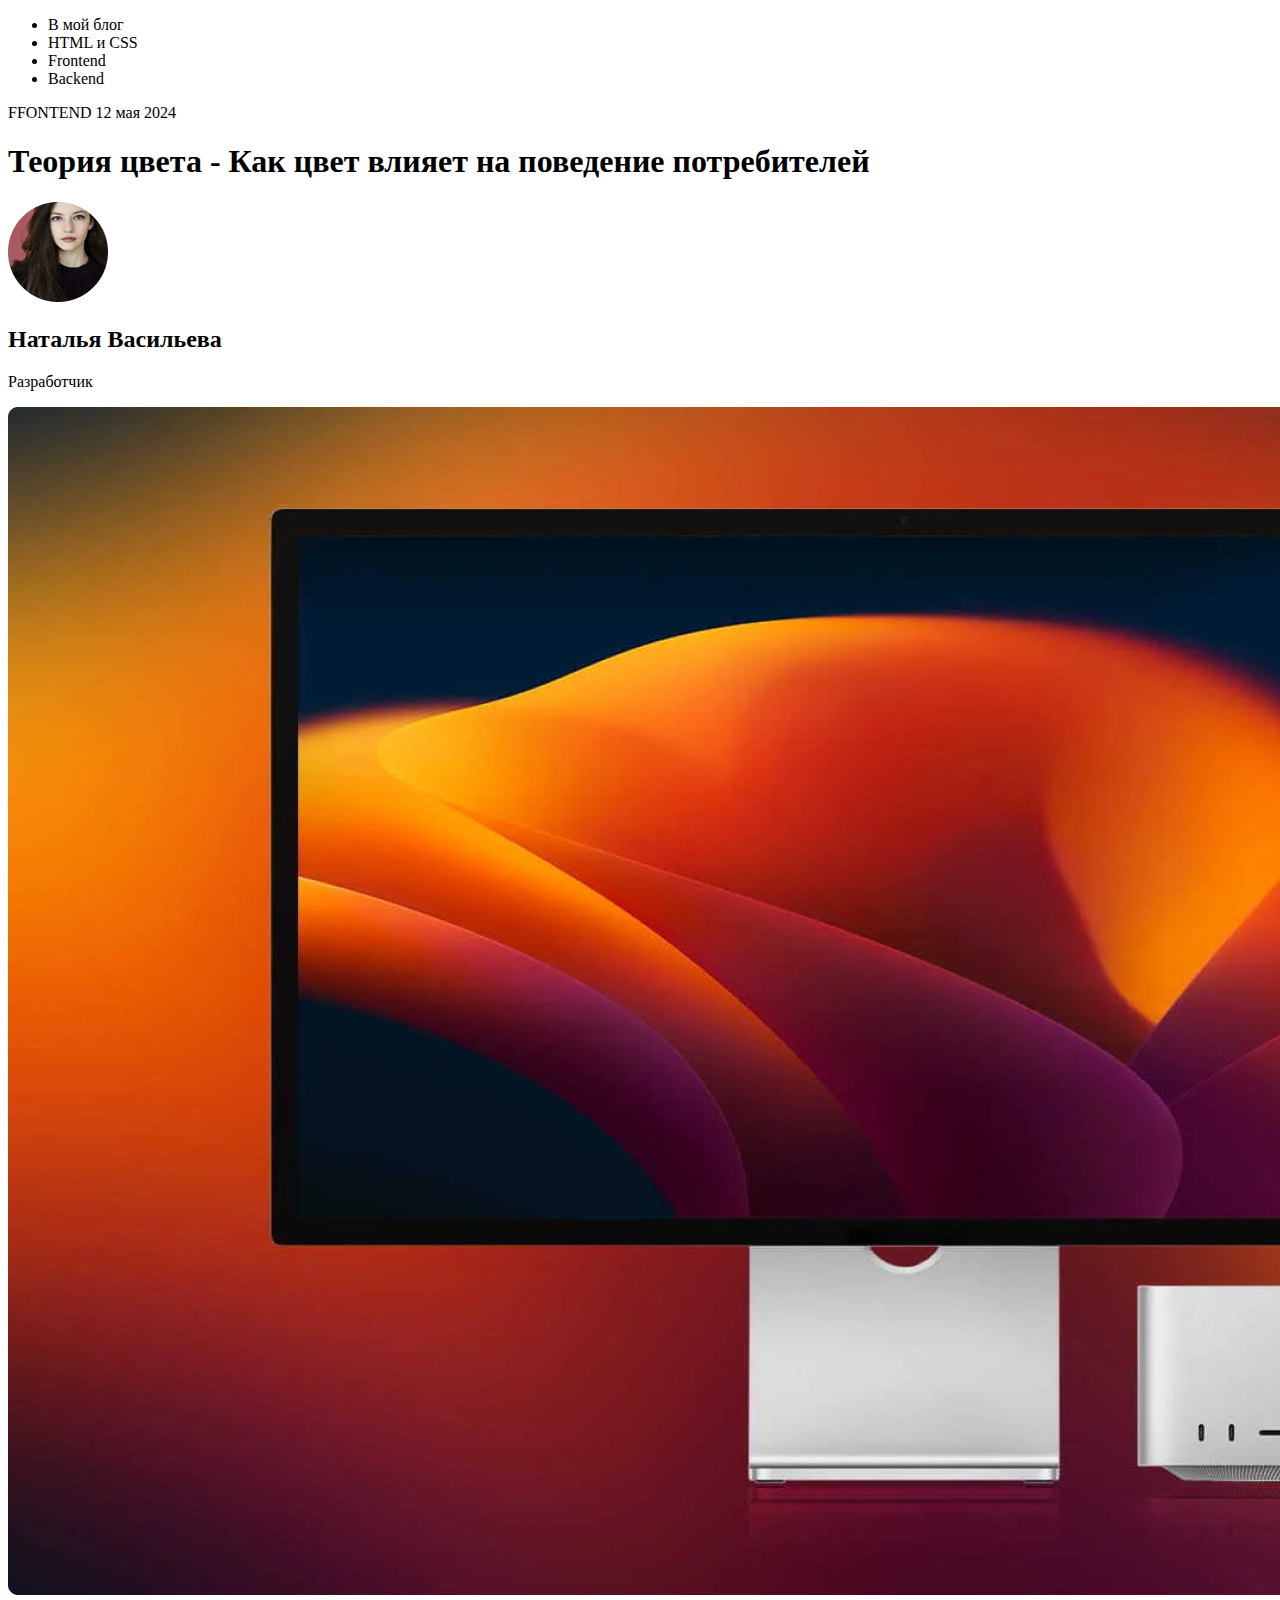
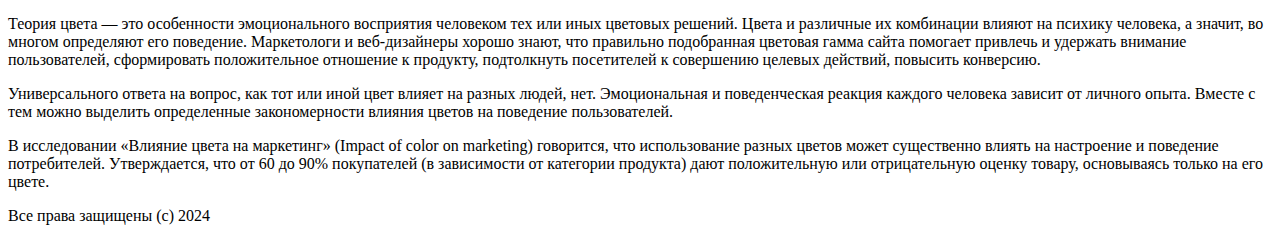
==== 1-Blog/1-html-blog/index.html @ d7009264 "dz-1" ====
<!DOCTYPE html>
<html lang="en">
  <head>
    <meta charset="UTF-8" />
    <meta name="viewport" content="width=device-width, initial-scale=1.0" />
    <title>My blog</title>
  </head>
  <body>
    <footer>
      <main>
        <ul>
          <li>В мой блог</li>
          <li>HTML и CSS</li>
          <li>Frontend</li>
          <li>Backend</li>
        </ul>
      </main>
      <!-- <input type="text" placeholder="Поиск" />     -->
    </footer>
    <main>
      <article>FFONTEND 12 мая 2024</article>
      <article>
        <h1>Теория цвета - Как цвет влияет на поведение потребителей</h1>
      </article>
      <article>
        <img src="face.png" alt="face" />
        <h2>Наталья Васильева</h2>
        <p>Разработчик</p>
      </article>
      <article>
        <section><img src="Mac.png" alt="Mac" /></section>
        <section>
          <p>
            Теория цвета — это особенности эмоционального восприятия человеком
            тех или иных цветовых решений. Цвета и различные их комбинации
            влияют на психику человека, а значит, во многом определяют его
            поведение. Маркетологи и веб-дизайнеры хорошо знают, что правильно
            подобранная цветовая гамма сайта помогает привлечь и удержать
            внимание пользователей, сформировать положительное отношение к
            продукту, подтолкнуть посетителей к совершению целевых действий,
            повысить конверсию.
          </p>
        </section>
        <section>
          <p>
            Универсального ответа на вопрос, как тот или иной цвет влияет на
            разных людей, нет. Эмоциональная и поведенческая реакция каждого
            человека зависит от личного опыта. Вместе с тем можно выделить
            определенные закономерности влияния цветов на поведение
            пользователей.
          </p>
        </section>
        <section>
          <p>
            В исследовании «Влияние цвета на маркетинг» (Impact of color on
            marketing) говорится, что использование разных цветов может
            существенно влиять на настроение и поведение потребителей.
            Утверждается, что от 60 до 90% покупателей (в зависимости от
            категории продукта) дают положительную или отрицательную оценку
            товару, основываясь только на его цвете.
          </p>
        </section>
      </article>
    </main>
    <footer>
      <p>Все права защищены (c) 2024</p>
    </footer>
  </body>
</html>
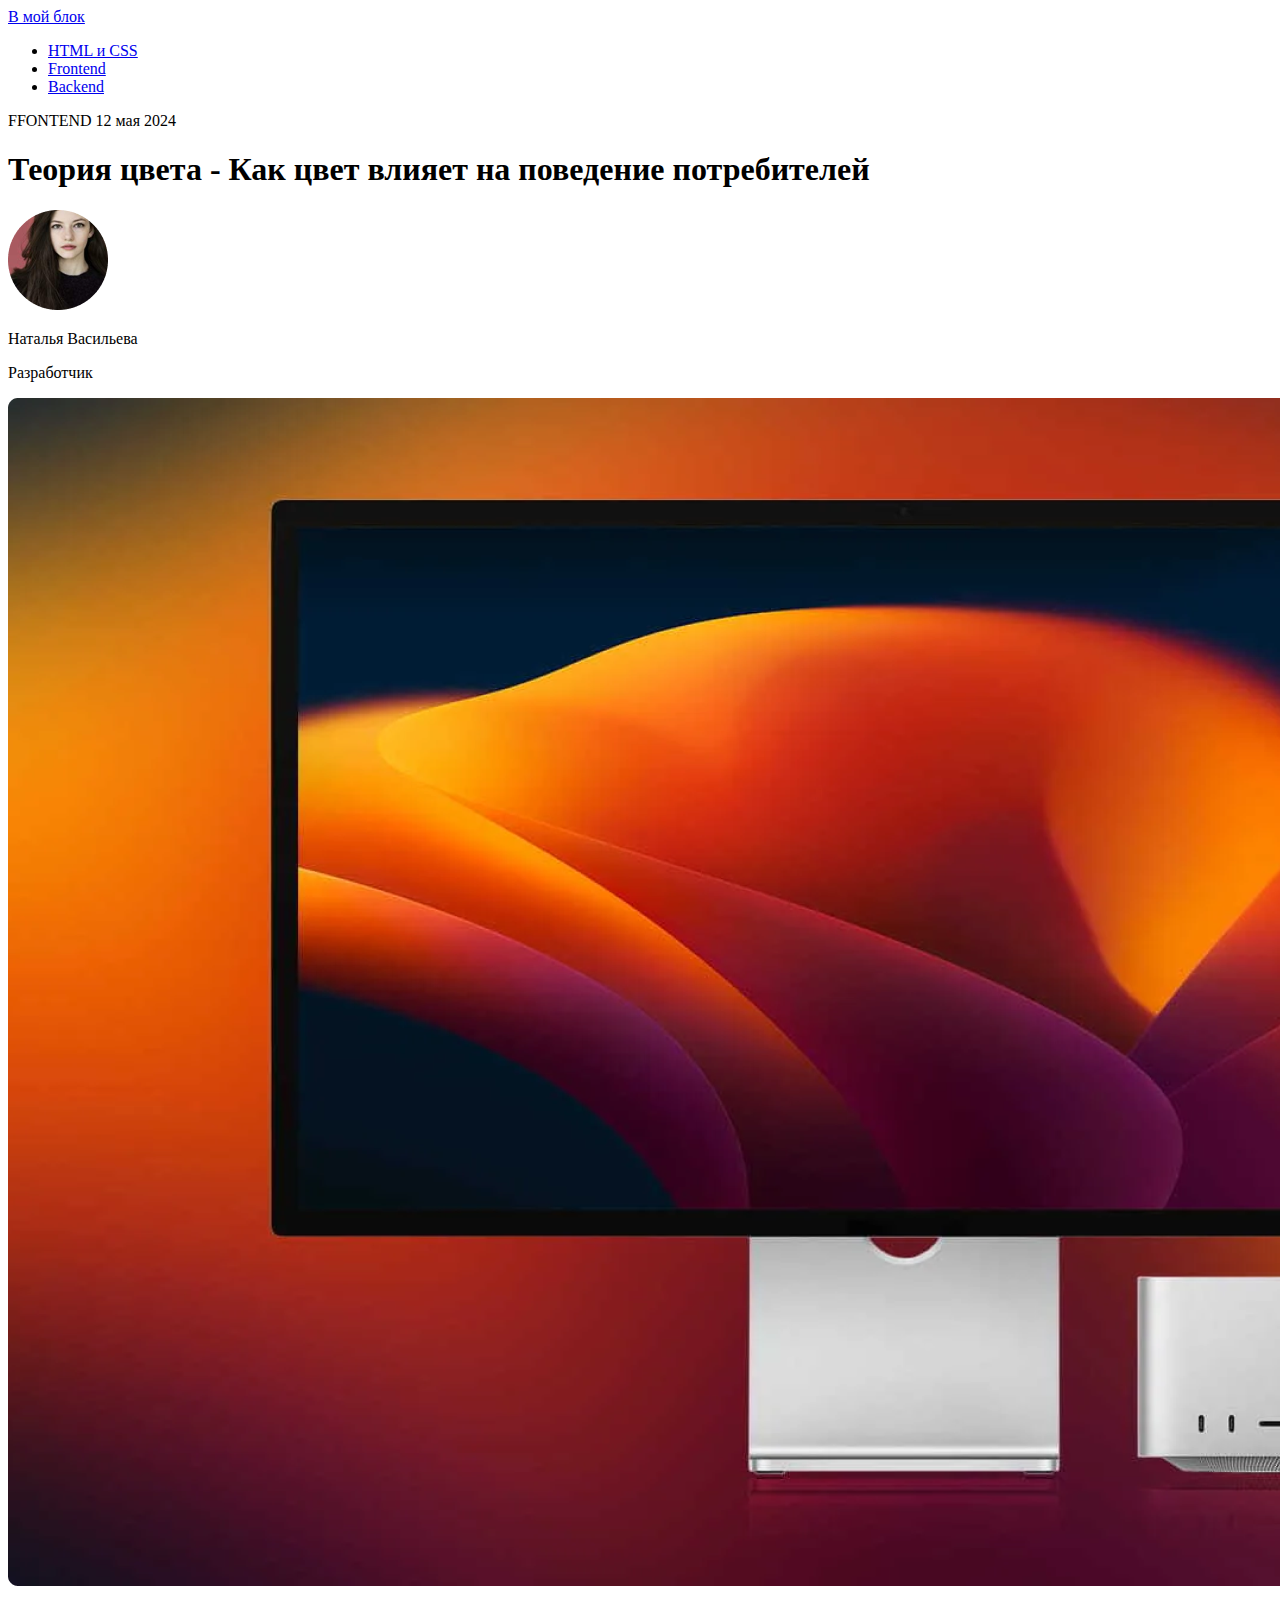
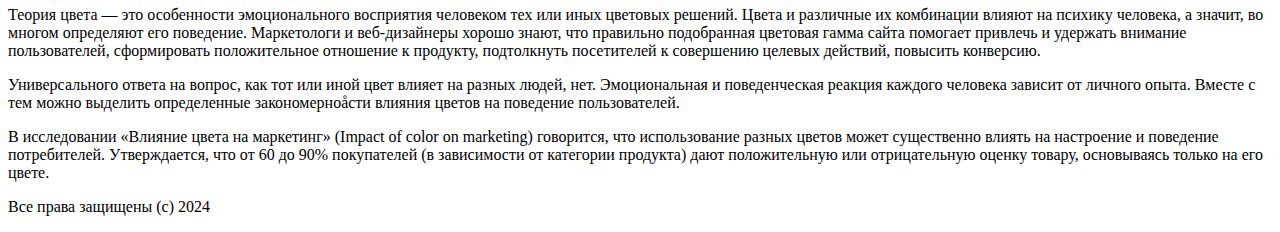
==== commit 06643585: "Исправил" ====
--- a/1-Blog/1-html-blog/index.html
+++ b/1-Blog/1-html-blog/index.html
@@ -6,29 +6,27 @@
     <title>My blog</title>
   </head>
   <body>
-    <footer>
-      <main>
+    <header>
+      <a href="#">В мой блок</a>
+      <nav>
         <ul>
-          <li>В мой блог</li>
-          <li>HTML и CSS</li>
-          <li>Frontend</li>
-          <li>Backend</li>
+          <li><a href="#">HTML и CSS</a></li>
+          <li><a href="#">Frontend</a></li>
+          <li><a href="#">Backend</a></li>
         </ul>
-      </main>
+      </nav>
       <!-- <input type="text" placeholder="Поиск" />     -->
-    </footer>
+    </header>
     <main>
-      <article>FFONTEND 12 мая 2024</article>
+      <p>FFONTEND <datetime>12 мая 2024</datetime></p>
+      <h1>Теория цвета - Как цвет влияет на поведение потребителей</h1>
+      <section>
+        <img src="face.png" alt="face" />
+        <p>Наталья Васильева</p>
+        <p>Разработчик</p>
+      </section>
       <article>
-        <h1>Теория цвета - Как цвет влияет на поведение потребителей</h1>
-      </article>
-      <article>
-        <img src="face.png" alt="face" />
-        <h2>Наталья Васильева</h2>
-        <p>Разработчик</p>
-      </article>
-      <article>
-        <section><img src="Mac.png" alt="Mac" /></section>
+        <img src="Mac.png" alt="Mac" />
         <section>
           <p>
             Теория цвета — это особенности эмоционального восприятия человеком
@@ -40,17 +38,13 @@
             продукту, подтолкнуть посетителей к совершению целевых действий,
             повысить конверсию.
           </p>
-        </section>
-        <section>
           <p>
             Универсального ответа на вопрос, как тот или иной цвет влияет на
             разных людей, нет. Эмоциональная и поведенческая реакция каждого
             человека зависит от личного опыта. Вместе с тем можно выделить
-            определенные закономерности влияния цветов на поведение
+            определенные закономерноåсти влияния цветов на поведение
             пользователей.
           </p>
-        </section>
-        <section>
           <p>
             В исследовании «Влияние цвета на маркетинг» (Impact of color on
             marketing) говорится, что использование разных цветов может
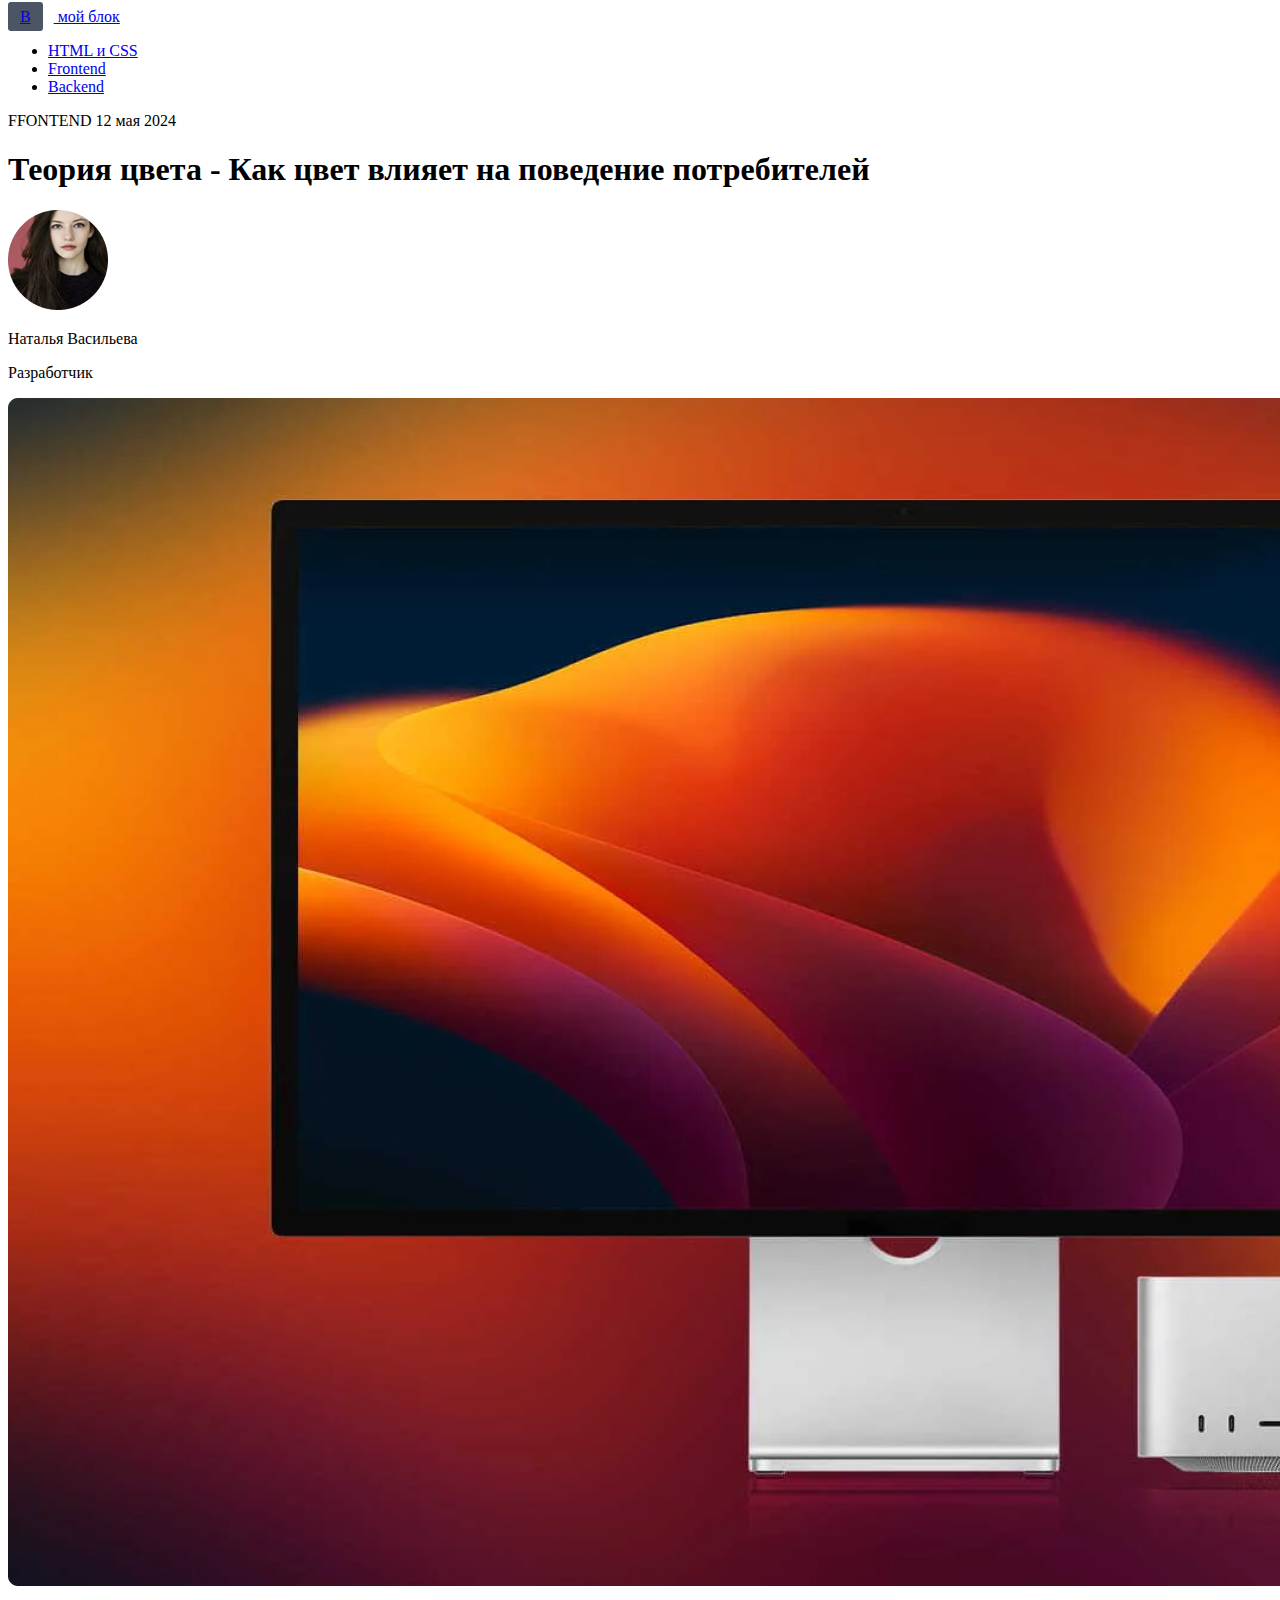
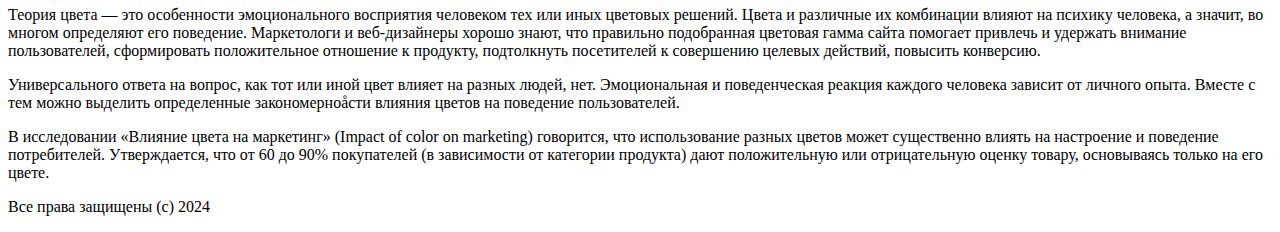
==== commit dadcd25e: "Сделал ссылку с логотипом "В мой блог"" ====
--- a/1-Blog/1-html-blog/index.html
+++ b/1-Blog/1-html-blog/index.html
@@ -2,12 +2,13 @@
 <html lang="en">
   <head>
     <meta charset="UTF-8" />
+    <link rel="stylesheet" href="style.css" />
     <meta name="viewport" content="width=device-width, initial-scale=1.0" />
     <title>My blog</title>
   </head>
   <body>
     <header>
-      <a href="#">В мой блок</a>
+      <a href="#"><span class="logo">В</span> мой блок</a>
       <nav>
         <ul>
           <li><a href="#">HTML и CSS</a></li>
--- a/1-Blog/1-html-blog/style.css
+++ b/1-Blog/1-html-blog/style.css
@@ -0,0 +1,6 @@
+.logo {
+    padding: 6px 12px;
+    margin: 0px 11px 0px 0px;
+    border-radius: 3px;
+    background-color: #4B5563;
+}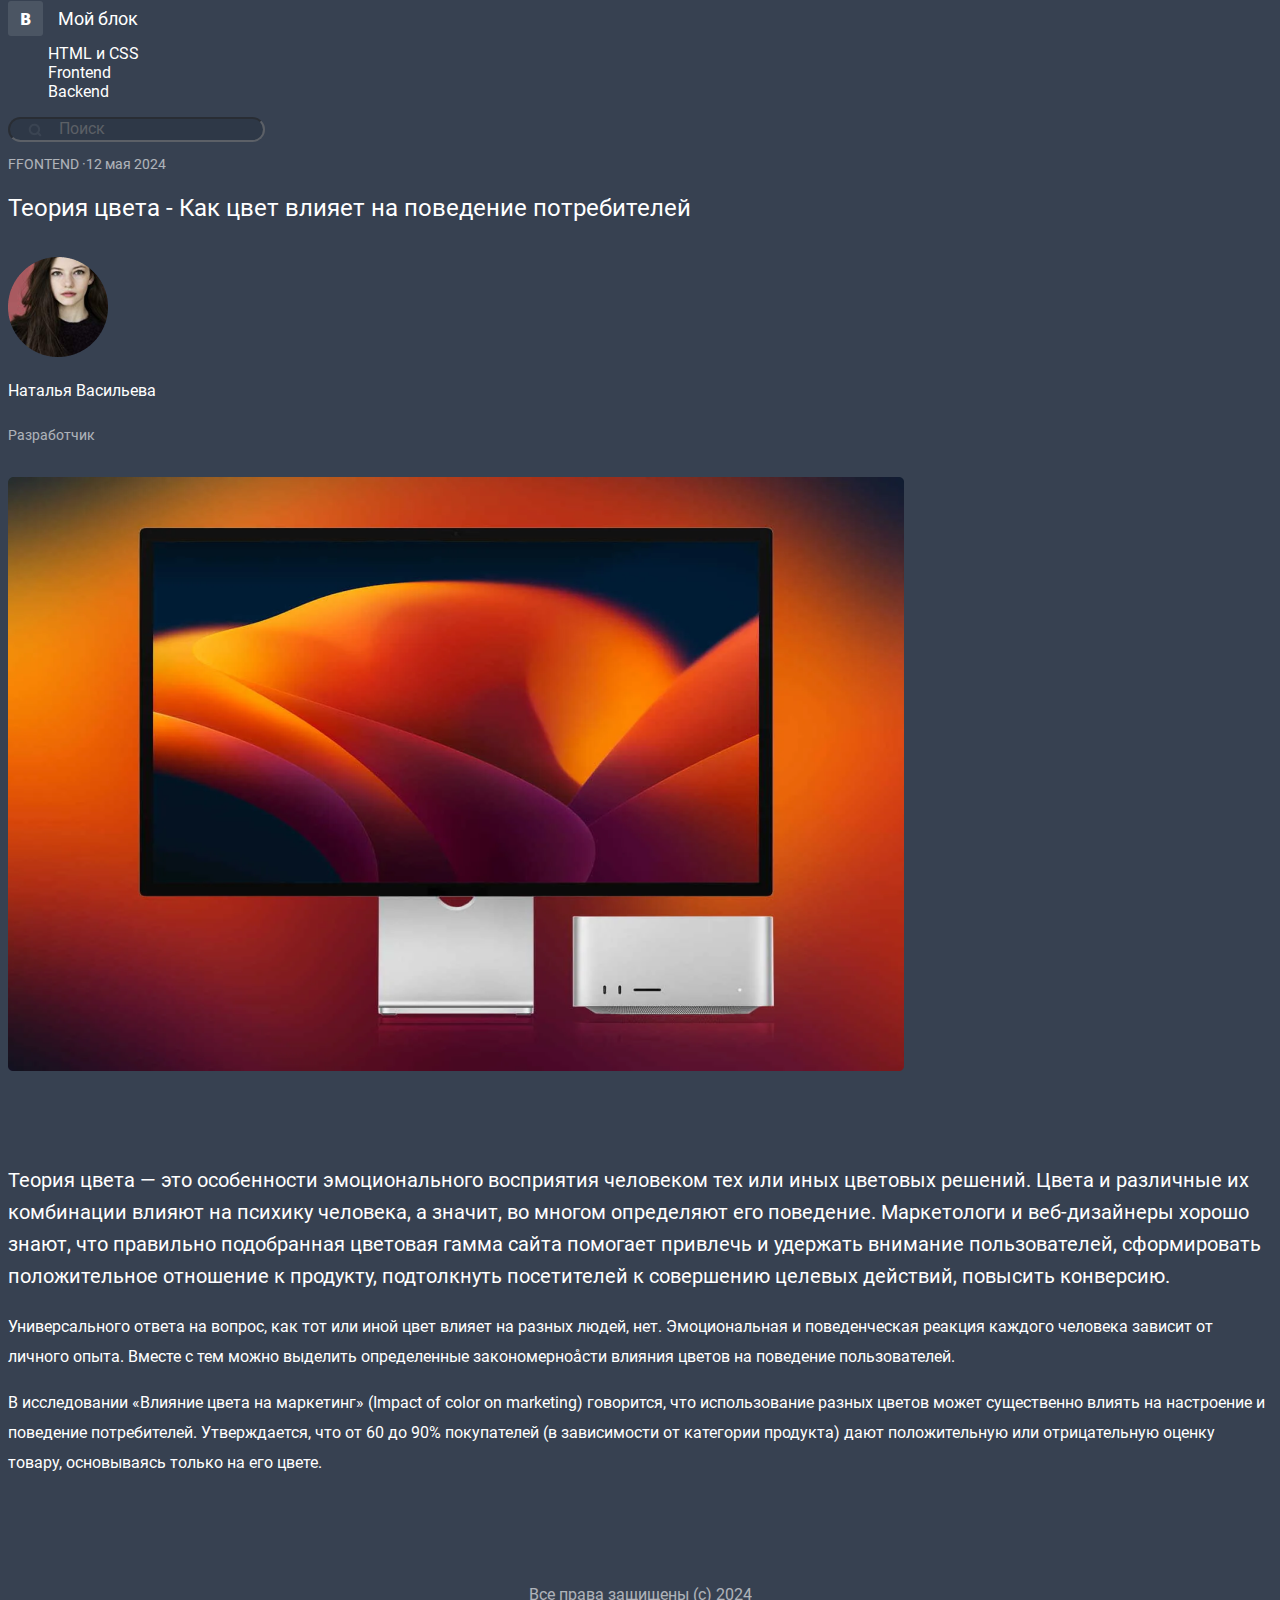
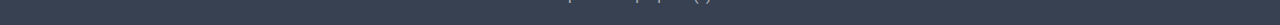
==== commit ed22f416: "блочная модель ,основы css, селекторы css" ====
--- a/1-Blog/1-html-blog/index.html
+++ b/1-Blog/1-html-blog/index.html
@@ -8,7 +8,7 @@
   </head>
   <body>
     <header>
-      <a href="#"><span class="logo">В</span> мой блок</a>
+      <a href="#" class="my-blog"><span class="logo">В</span> Мой блок</a>
       <nav>
         <ul>
           <li><a href="#">HTML и CSS</a></li>
@@ -16,19 +16,19 @@
           <li><a href="#">Backend</a></li>
         </ul>
       </nav>
-      <!-- <input type="text" placeholder="Поиск" />     -->
+      <input type="text" placeholder="Поиск" />
     </header>
     <main>
-      <p>FFONTEND <datetime>12 мая 2024</datetime></p>
+      <p class="sub_date">FFONTEND &middot;<datetime>12 мая 2024</datetime></p>
       <h1>Теория цвета - Как цвет влияет на поведение потребителей</h1>
-      <section>
+      <section class="autor">
         <img src="face.png" alt="face" />
         <p>Наталья Васильева</p>
         <p>Разработчик</p>
       </section>
       <article>
         <img src="Mac.png" alt="Mac" />
-        <section>
+        <article class="blog">
           <p>
             Теория цвета — это особенности эмоционального восприятия человеком
             тех или иных цветовых решений. Цвета и различные их комбинации
@@ -54,7 +54,7 @@
             категории продукта) дают положительную или отрицательную оценку
             товару, основываясь только на его цвете.
           </p>
-        </section>
+        </article>
       </article>
     </main>
     <footer>
--- a/1-Blog/1-html-blog/style.css
+++ b/1-Blog/1-html-blog/style.css
@@ -1,6 +1,135 @@
+@font-face {
+
+    font-family: "Roboto";
+    src: url("fonts/Roboto/Roboto-Regular.ttf");
+}
+
+@font-face {
+    font-family: "Source Sans Pro";
+    src: url("fonts/Source Sans Pro/SourceSansPro-Black.ttf");
+}
+
+body {
+    background-color: #374151;
+}
+
+a {
+    text-decoration: none;
+    color: #FFFFFF;
+    font-family: "Roboto";
+}
+
+li {
+    list-style-type: none;
+    font-size: 16px;
+    font-weight: 400;
+    line-height: 18.75px;
+}
+
+input {
+    border-radius: 100px;
+    background-color: #1F293799;
+    opacity: 60%;
+    font-family: "Roboto";
+    font-size: 16px;
+    font-weight: 400;
+    line-height: 18.75px;
+    color: #FFFFFF;
+    padding-left: 49px;
+}
+
+input[type='text'] {
+    background-image: url(search.png);
+    background-position: 18px;
+    background-repeat: no-repeat;
+}
+
 .logo {
     padding: 6px 12px;
     margin: 0px 11px 0px 0px;
     border-radius: 3px;
     background-color: #4B5563;
+    font-family: "Source Sans Pro";
+    color: #FFFFFF;
+}
+
+.my-blog {
+    font-size: 18px;
+    font-weight: 400;
+    line-height: 21.09px;
+}
+
+.sub_date {
+    font-family: "Roboto";
+    font-size: 14px;
+    font-weight: 400;
+    line-height: 16.41px;
+    color: #FFFFFF;
+    opacity: 60%;
+    margin-bottom: 14px;
+}
+
+h1 {
+    font-family: "Roboto";
+    font-size: 24px;
+    font-weight: 400;
+    line-height: 38px;
+    color: #FFFFFF;
+    margin-bottom: 30px;
+}
+
+.autor {
+    margin-bottom: 28px;
+}
+
+.autor :nth-child(2) {
+    font-family: "Roboto";
+    font-size: 16px;
+    font-weight: 400;
+    line-height: 28px;
+    color: #FFFFFF;
+}
+
+.autor :nth-child(3) {
+    font-family: "Roboto";
+    font-size: 14px;
+    font-weight: 400;
+    line-height: 28px;
+    color: #FFFFFF;
+    opacity: 60%;
+}
+
+.blog {
+    font-family: "Roboto";
+    font-weight: 400;
+    color: #FFFFFF;
+}
+
+img[alt="Mac"] {
+    margin-bottom: 69px;
+    width: 896px;
+    height: 594px;
+    border-radius: 5px 0px 0px 0px;
+    opacity: 0px;
+}
+
+.blog p:nth-child(1) {
+    font-size: 20px;
+    line-height: 32px;
+}
+
+.blog p:not(:nth-child(1)) {
+    font-size: 16px;
+    line-height: 30px;
+}
+
+footer {
+    margin-top: 103px;
+    font-family: "Roboto";
+    font-size: 16px;
+    font-weight: 400;
+    line-height: 28px;
+    text-align: center;
+    opacity: 60%;
+    color: #FFFFFF;
 }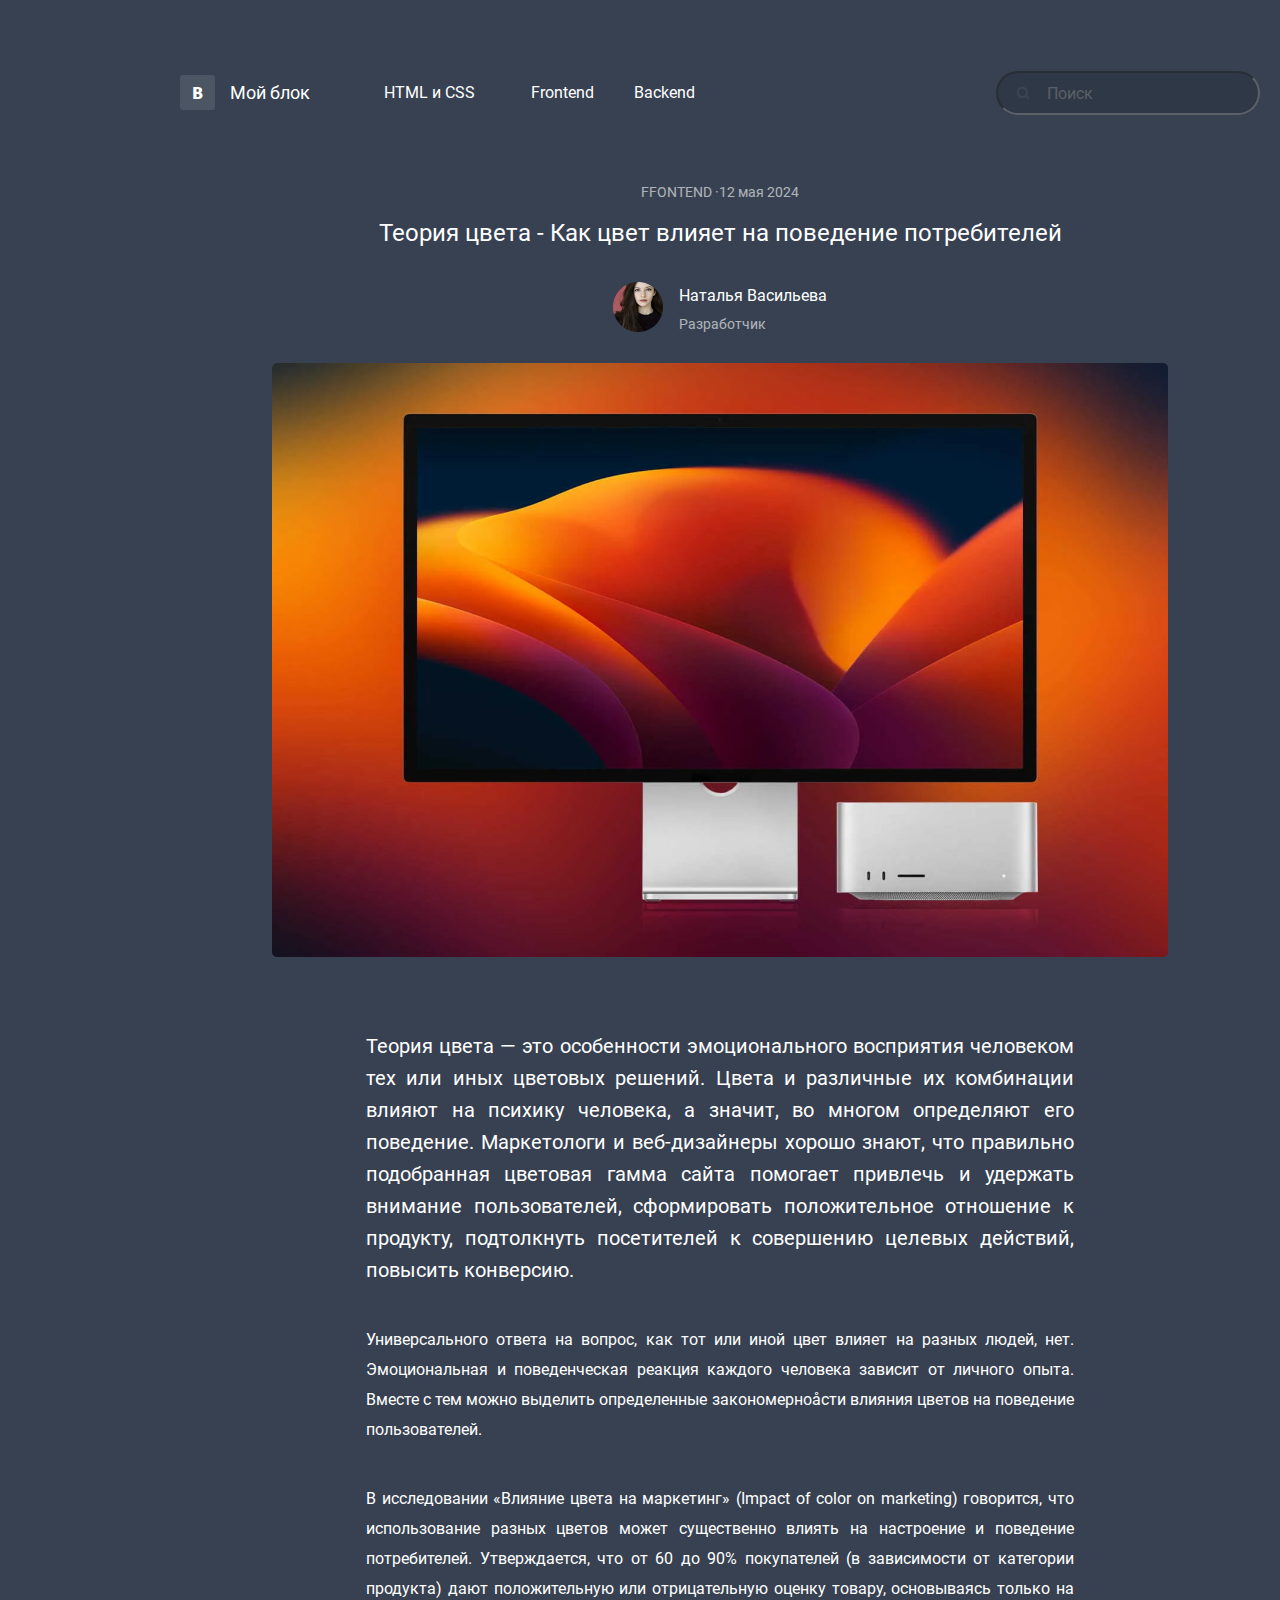
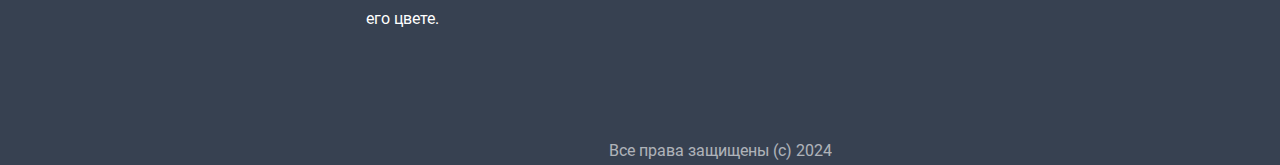
==== commit 2f4ceca4: "3 ревью" ====
--- a/1-Blog/1-html-blog/index.html
+++ b/1-Blog/1-html-blog/index.html
@@ -7,58 +7,66 @@
     <title>My blog</title>
   </head>
   <body>
-    <header>
-      <a href="#" class="my-blog"><span class="logo">В</span> Мой блок</a>
-      <nav>
-        <ul>
-          <li><a href="#">HTML и CSS</a></li>
-          <li><a href="#">Frontend</a></li>
-          <li><a href="#">Backend</a></li>
-        </ul>
-      </nav>
-      <input type="text" placeholder="Поиск" />
-    </header>
-    <main>
-      <p class="sub_date">FFONTEND &middot;<datetime>12 мая 2024</datetime></p>
-      <h1>Теория цвета - Как цвет влияет на поведение потребителей</h1>
-      <section class="autor">
-        <img src="face.png" alt="face" />
-        <p>Наталья Васильева</p>
-        <p>Разработчик</p>
-      </section>
-      <article>
-        <img src="Mac.png" alt="Mac" />
-        <article class="blog">
-          <p>
-            Теория цвета — это особенности эмоционального восприятия человеком
-            тех или иных цветовых решений. Цвета и различные их комбинации
-            влияют на психику человека, а значит, во многом определяют его
-            поведение. Маркетологи и веб-дизайнеры хорошо знают, что правильно
-            подобранная цветовая гамма сайта помогает привлечь и удержать
-            внимание пользователей, сформировать положительное отношение к
-            продукту, подтолкнуть посетителей к совершению целевых действий,
-            повысить конверсию.
-          </p>
-          <p>
-            Универсального ответа на вопрос, как тот или иной цвет влияет на
-            разных людей, нет. Эмоциональная и поведенческая реакция каждого
-            человека зависит от личного опыта. Вместе с тем можно выделить
-            определенные закономерноåсти влияния цветов на поведение
-            пользователей.
-          </p>
-          <p>
-            В исследовании «Влияние цвета на маркетинг» (Impact of color on
-            marketing) говорится, что использование разных цветов может
-            существенно влиять на настроение и поведение потребителей.
-            Утверждается, что от 60 до 90% покупателей (в зависимости от
-            категории продукта) дают положительную или отрицательную оценку
-            товару, основываясь только на его цвете.
-          </p>
+    <div class="sait">
+      <header>
+        <div class="logo-blog">
+          <a href="#" class="my-blog"><span class="logo">В</span> Мой блок</a>
+        </div>
+        <nav>
+          <ul>
+            <li><a href="#">HTML и CSS</a></li>
+            <li><a href="#">Frontend</a></li>
+            <li><a href="#">Backend</a></li>
+          </ul>
+        </nav>
+        <input type="text" placeholder="Поиск" />
+      </header>
+      <main>
+        <p class="sub_date">
+          FFONTEND &middot;<datetime>12 мая 2024</datetime>
+        </p>
+        <h1>Теория цвета - Как цвет влияет на поведение потребителей</h1>
+        <section class="autor">
+          <img src="face.png" alt="face" />
+          <div>
+            <p>Наталья Васильева</p>
+            <p>Разработчик</p>
+          </div>
+        </section>
+        <article>
+          <img src="Mac.png" alt="Mac" />
+          <article class="blog">
+            <p>
+              Теория цвета — это особенности эмоционального восприятия человеком
+              тех или иных цветовых решений. Цвета и различные их комбинации
+              влияют на психику человека, а значит, во многом определяют его
+              поведение. Маркетологи и веб-дизайнеры хорошо знают, что правильно
+              подобранная цветовая гамма сайта помогает привлечь и удержать
+              внимание пользователей, сформировать положительное отношение к
+              продукту, подтолкнуть посетителей к совершению целевых действий,
+              повысить конверсию.
+            </p>
+            <p>
+              Универсального ответа на вопрос, как тот или иной цвет влияет на
+              разных людей, нет. Эмоциональная и поведенческая реакция каждого
+              человека зависит от личного опыта. Вместе с тем можно выделить
+              определенные закономерноåсти влияния цветов на поведение
+              пользователей.
+            </p>
+            <p>
+              В исследовании «Влияние цвета на маркетинг» (Impact of color on
+              marketing) говорится, что использование разных цветов может
+              существенно влиять на настроение и поведение потребителей.
+              Утверждается, что от 60 до 90% покупателей (в зависимости от
+              категории продукта) дают положительную или отрицательную оценку
+              товару, основываясь только на его цвете.
+            </p>
+          </article>
         </article>
-      </article>
-    </main>
-    <footer>
-      <p>Все права защищены (c) 2024</p>
-    </footer>
+      </main>
+      <footer>
+        <p>Все права защищены (c) 2024</p>
+      </footer>
+    </div>
   </body>
 </html>
--- a/1-Blog/1-html-blog/style.css
+++ b/1-Blog/1-html-blog/style.css
@@ -11,6 +11,70 @@
 
 body {
     background-color: #374151;
+    padding: 0px 181px 0px 180px;
+    box-sizing: border-box;
+
+}
+
+* {
+    margin: 0px;
+    padding: 0px;
+}
+
+/* ---------------------------flex---------------------------------- */
+.sait {
+    width: 1080px;
+    text-align: center;
+    margin-left: auto;
+    margin-right: auto;
+}
+
+header {
+    margin-top: 71px;
+    display: flex;
+
+}
+
+.logo-blog {
+    align-self: center;
+    flex-shrink: 0;
+
+}
+
+nav {
+    flex-basis: 730px;
+    align-self: center;
+}
+
+ul {
+    display: flex;
+
+}
+
+ul li:nth-child(1) {
+    flex-basis: 165px;
+    text-align: end;
+
+}
+
+ul li:nth-child(2) {
+    flex-basis: 119px;
+    text-align: end;
+}
+
+ul li:nth-child(3) {
+    flex-basis: 101px;
+    text-align: end;
+}
+
+input {
+    flex-basis: 224px;
+    height: 40px;
+}
+
+/* ---------------------------flex---------------------------------- */
+main {
+    margin-top: 69px;
 }
 
 a {
@@ -80,9 +144,29 @@
 
 .autor {
     margin-bottom: 28px;
-}
-
-.autor :nth-child(2) {
+
+    display: flex;
+    justify-content: center;
+    /* width: 214px; */
+    /* justify-content: center; */
+    height: 53px;
+}
+
+img[alt="face"] {
+    flex-basis: 50px;
+    height: 50px;
+    /* margin-left: 16px; */
+}
+
+.autor div {
+    display: flex;
+    flex-direction: column;
+    align-items: start;
+    margin-left: 16px;
+
+}
+
+.autor :nth-child(1) {
     font-family: "Roboto";
     font-size: 16px;
     font-weight: 400;
@@ -90,7 +174,7 @@
     color: #FFFFFF;
 }
 
-.autor :nth-child(3) {
+.autor div p:nth-child(2) {
     font-family: "Roboto";
     font-size: 14px;
     font-weight: 400;
@@ -99,10 +183,18 @@
     opacity: 60%;
 }
 
+main {}
+
 .blog {
     font-family: "Roboto";
     font-weight: 400;
     color: #FFFFFF;
+    width: 708px;
+    /* align-self: center; */
+    margin-left: auto;
+    margin-right: auto;
+    text-align: justify;
+
 }
 
 img[alt="Mac"] {
@@ -116,11 +208,13 @@
 .blog p:nth-child(1) {
     font-size: 20px;
     line-height: 32px;
+
 }
 
 .blog p:not(:nth-child(1)) {
     font-size: 16px;
     line-height: 30px;
+    margin-top: 39px;
 }
 
 footer {
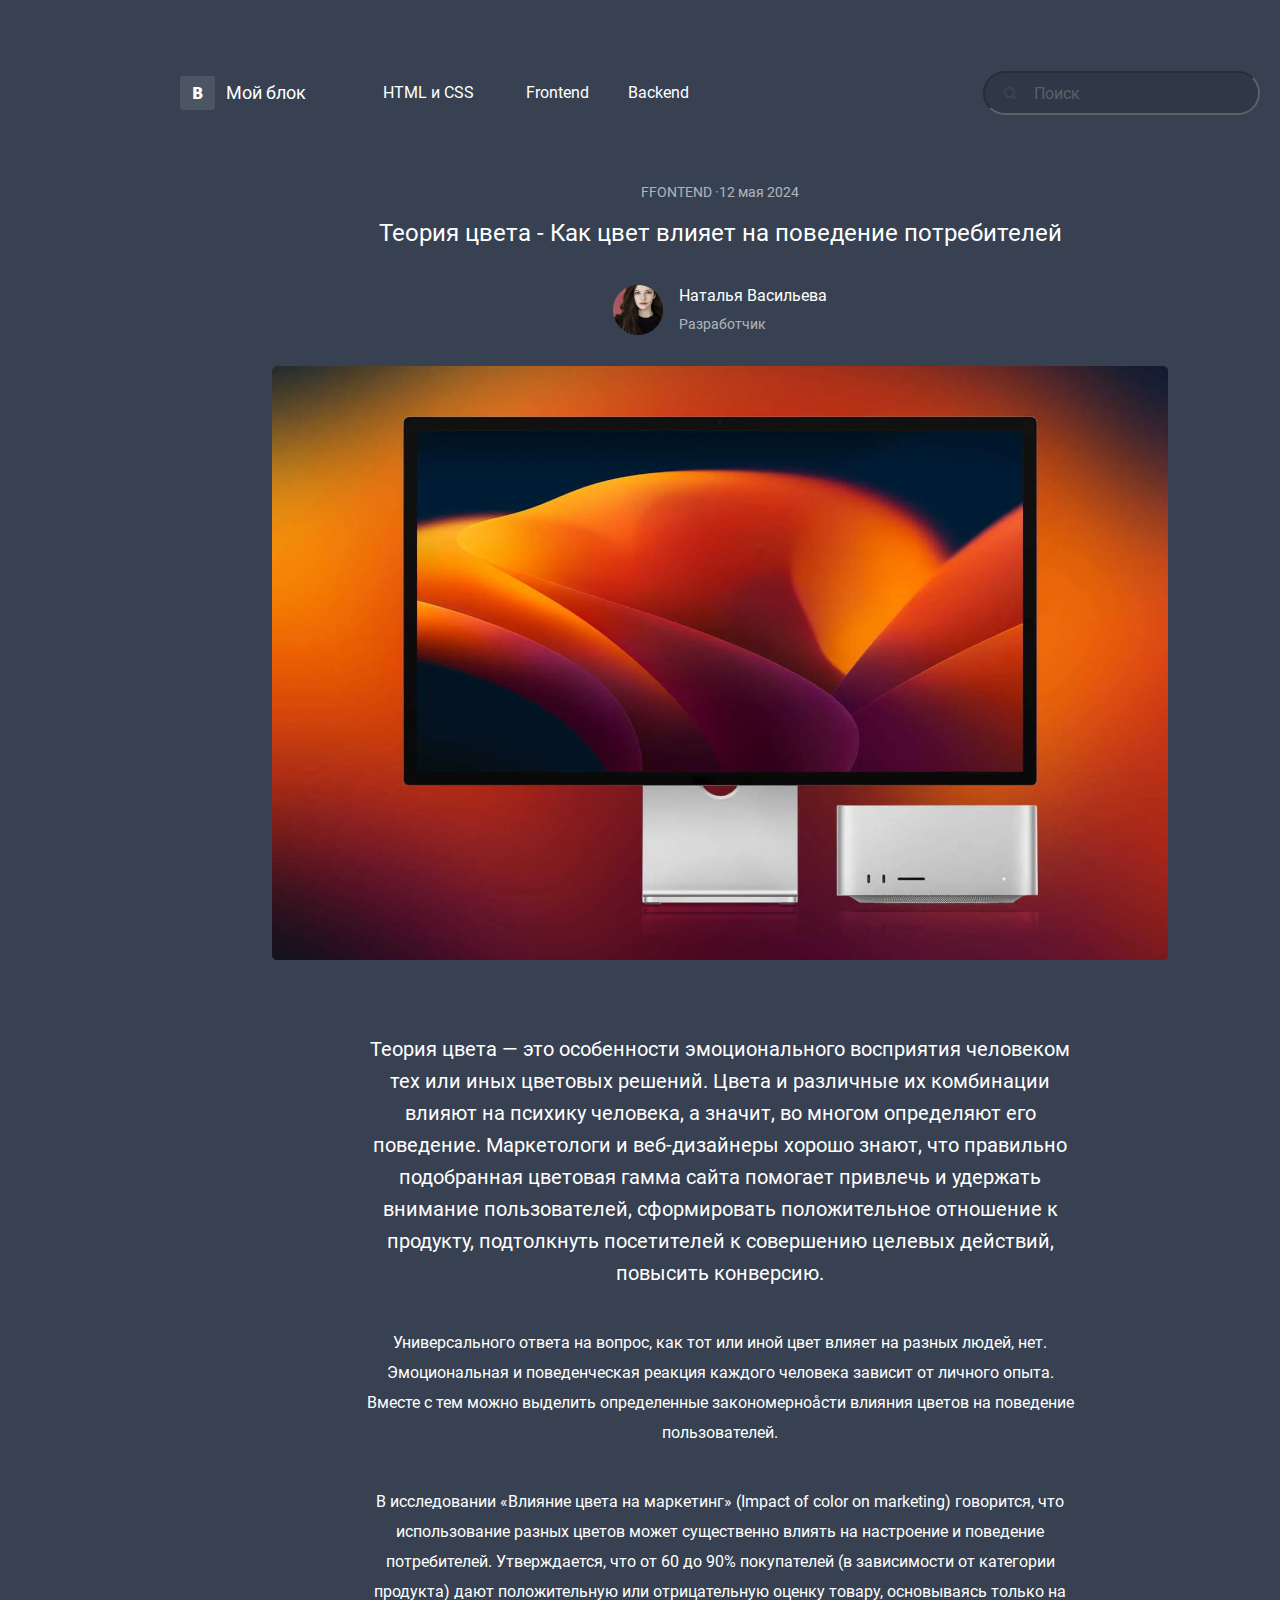
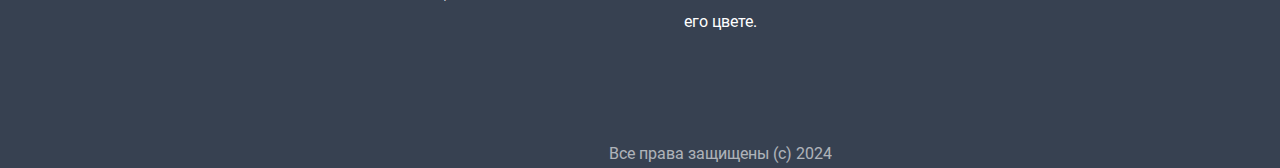
==== commit d3a09609: "исправил" ====
--- a/1-Blog/1-html-blog/index.html
+++ b/1-Blog/1-html-blog/index.html
@@ -3,15 +3,14 @@
   <head>
     <meta charset="UTF-8" />
     <link rel="stylesheet" href="style.css" />
+    <link rel="stylesheet" href="autor.css" />
     <meta name="viewport" content="width=device-width, initial-scale=1.0" />
     <title>My blog</title>
   </head>
   <body>
     <div class="sait">
       <header>
-        <div class="logo-blog">
-          <a href="#" class="my-blog"><span class="logo">В</span> Мой блок</a>
-        </div>
+        <a href="#" class="my-blog"><span class="logo">В</span> Мой блок</a>
         <nav>
           <ul>
             <li><a href="#">HTML и CSS</a></li>
--- a/1-Blog/1-html-blog/style.css
+++ b/1-Blog/1-html-blog/style.css
@@ -30,42 +30,45 @@
 }
 
 header {
-    margin-top: 71px;
-    display: flex;
-
-}
-
-.logo-blog {
+    padding: 71px 0 69px;
+    margin: 0 auto;
+    max-width: 1080px;
+    display: flex;
+    gap: 77px;
+    align-items: center;
+    justify-content: space-between;
+}
+
+/* .logo-blog {
     align-self: center;
     flex-shrink: 0;
 
-}
+} */
+
+.my-blog {
+    display: flex;
+    gap: 11px;
+    align-items: center;
+    white-space: nowrap;
+}
+
+
 
 nav {
-    flex-basis: 730px;
+    flex: 1;
     align-self: center;
 }
 
 ul {
     display: flex;
-
-}
-
-ul li:nth-child(1) {
-    flex-basis: 165px;
-    text-align: end;
-
-}
-
-ul li:nth-child(2) {
-    flex-basis: 119px;
-    text-align: end;
-}
-
-ul li:nth-child(3) {
-    flex-basis: 101px;
-    text-align: end;
-}
+    align-items: center;
+    gap: 39px;
+}
+
+ul li:first-child {
+    margin-right: 13px;
+}
+
 
 input {
     flex-basis: 224px;
@@ -73,9 +76,7 @@
 }
 
 /* ---------------------------flex---------------------------------- */
-main {
-    margin-top: 69px;
-}
+
 
 a {
     text-decoration: none;
@@ -100,6 +101,8 @@
     line-height: 18.75px;
     color: #FFFFFF;
     padding-left: 49px;
+    flex-basis: 224px;
+    height: 40px;
 }
 
 input[type='text'] {
@@ -110,7 +113,7 @@
 
 .logo {
     padding: 6px 12px;
-    margin: 0px 11px 0px 0px;
+    /* margin: 0px 11px 0px 0px; */
     border-radius: 3px;
     background-color: #4B5563;
     font-family: "Source Sans Pro";
@@ -144,26 +147,21 @@
 
 .autor {
     margin-bottom: 28px;
-
     display: flex;
     justify-content: center;
-    /* width: 214px; */
-    /* justify-content: center; */
-    height: 53px;
+    gap: 16px;
+    align-items: center;
 }
 
 img[alt="face"] {
     flex-basis: 50px;
     height: 50px;
-    /* margin-left: 16px; */
 }
 
 .autor div {
     display: flex;
     flex-direction: column;
     align-items: start;
-    margin-left: 16px;
-
 }
 
 .autor :nth-child(1) {
@@ -183,18 +181,22 @@
     opacity: 60%;
 }
 
-main {}
 
 .blog {
-    font-family: "Roboto";
-    font-weight: 400;
-    color: #FFFFFF;
-    width: 708px;
-    /* align-self: center; */
-    margin-left: auto;
-    margin-right: auto;
-    text-align: justify;
-
+
+    max-width: 708px;
+    margin: 0 auto;
+    display: flex;
+    flex-direction: column;
+    gap: 39px;
+}
+
+.blog p {
+    font-family: "Roboto";
+    font-weight: 400;
+    color: #FFFFFF;
+    font-size: 16px;
+    line-height: 30px;
 }
 
 img[alt="Mac"] {
@@ -211,12 +213,6 @@
 
 }
 
-.blog p:not(:nth-child(1)) {
-    font-size: 16px;
-    line-height: 30px;
-    margin-top: 39px;
-}
-
 footer {
     margin-top: 103px;
     font-family: "Roboto";
